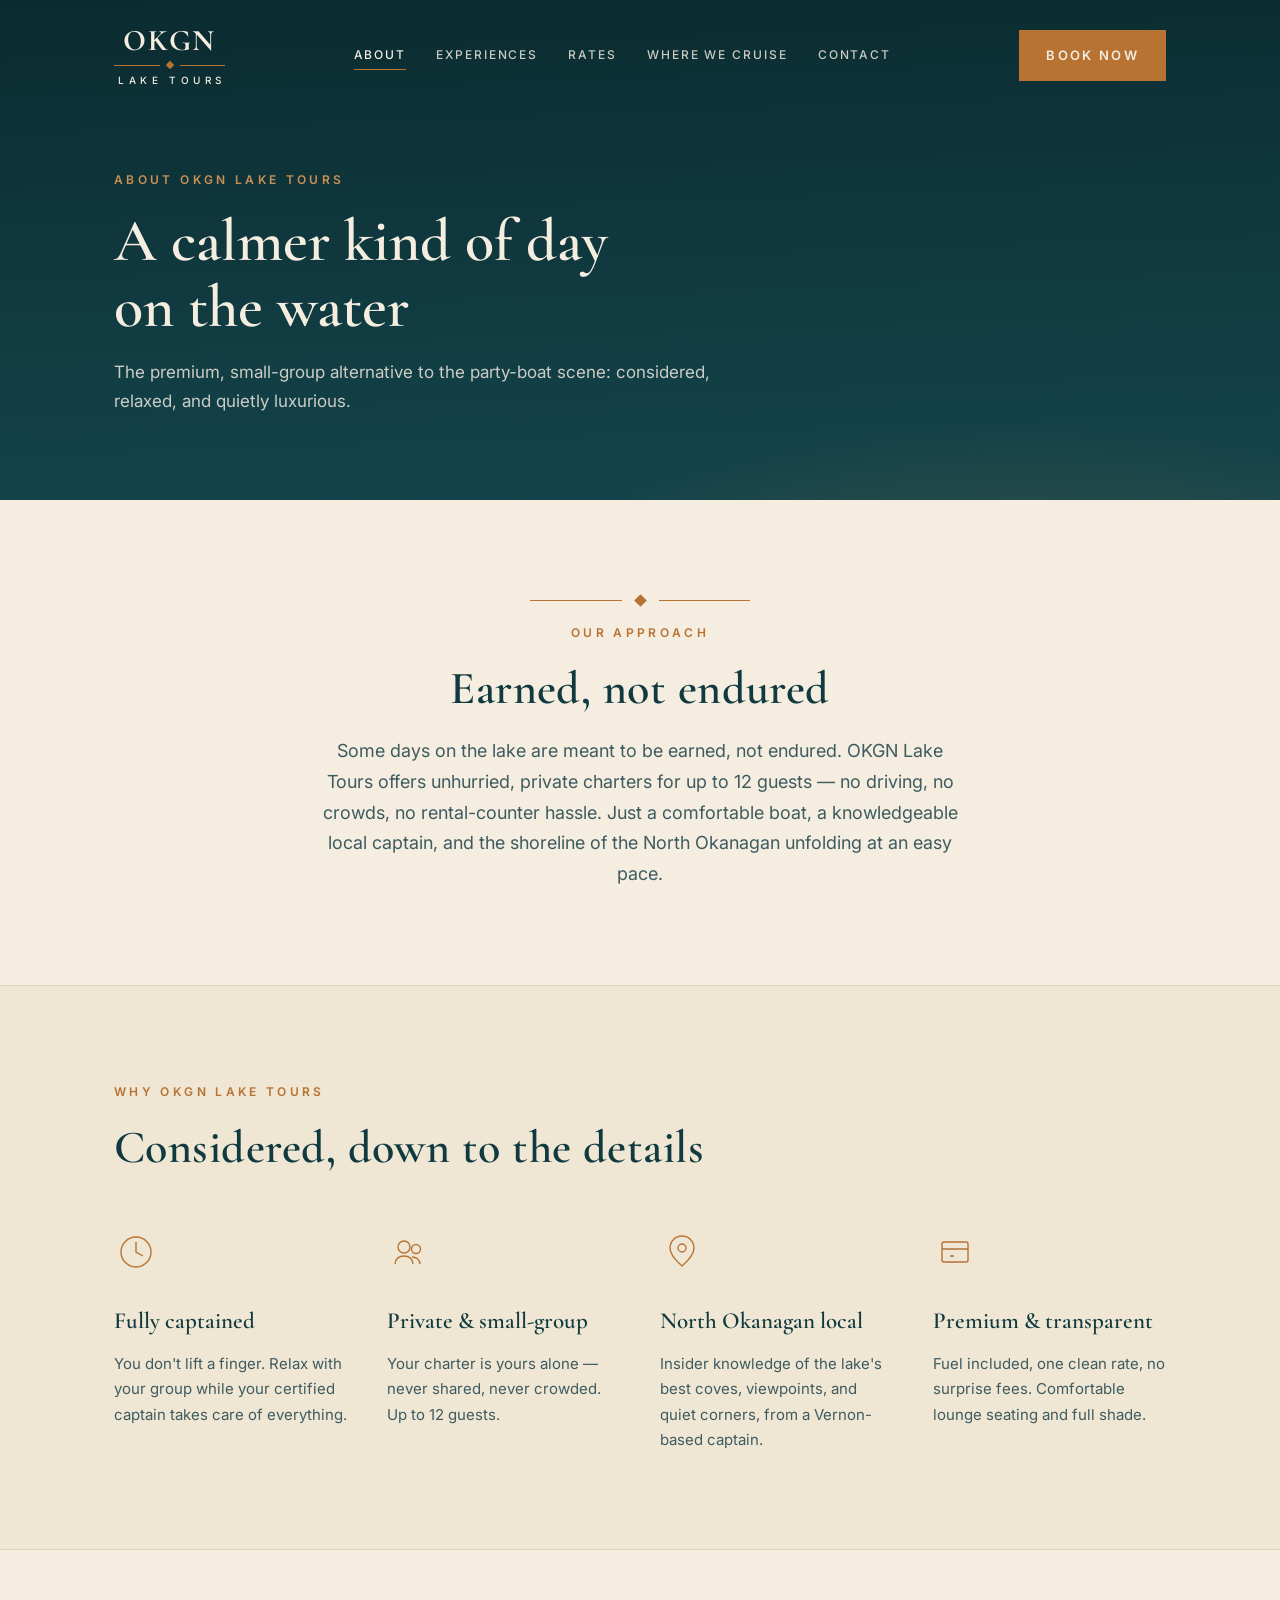
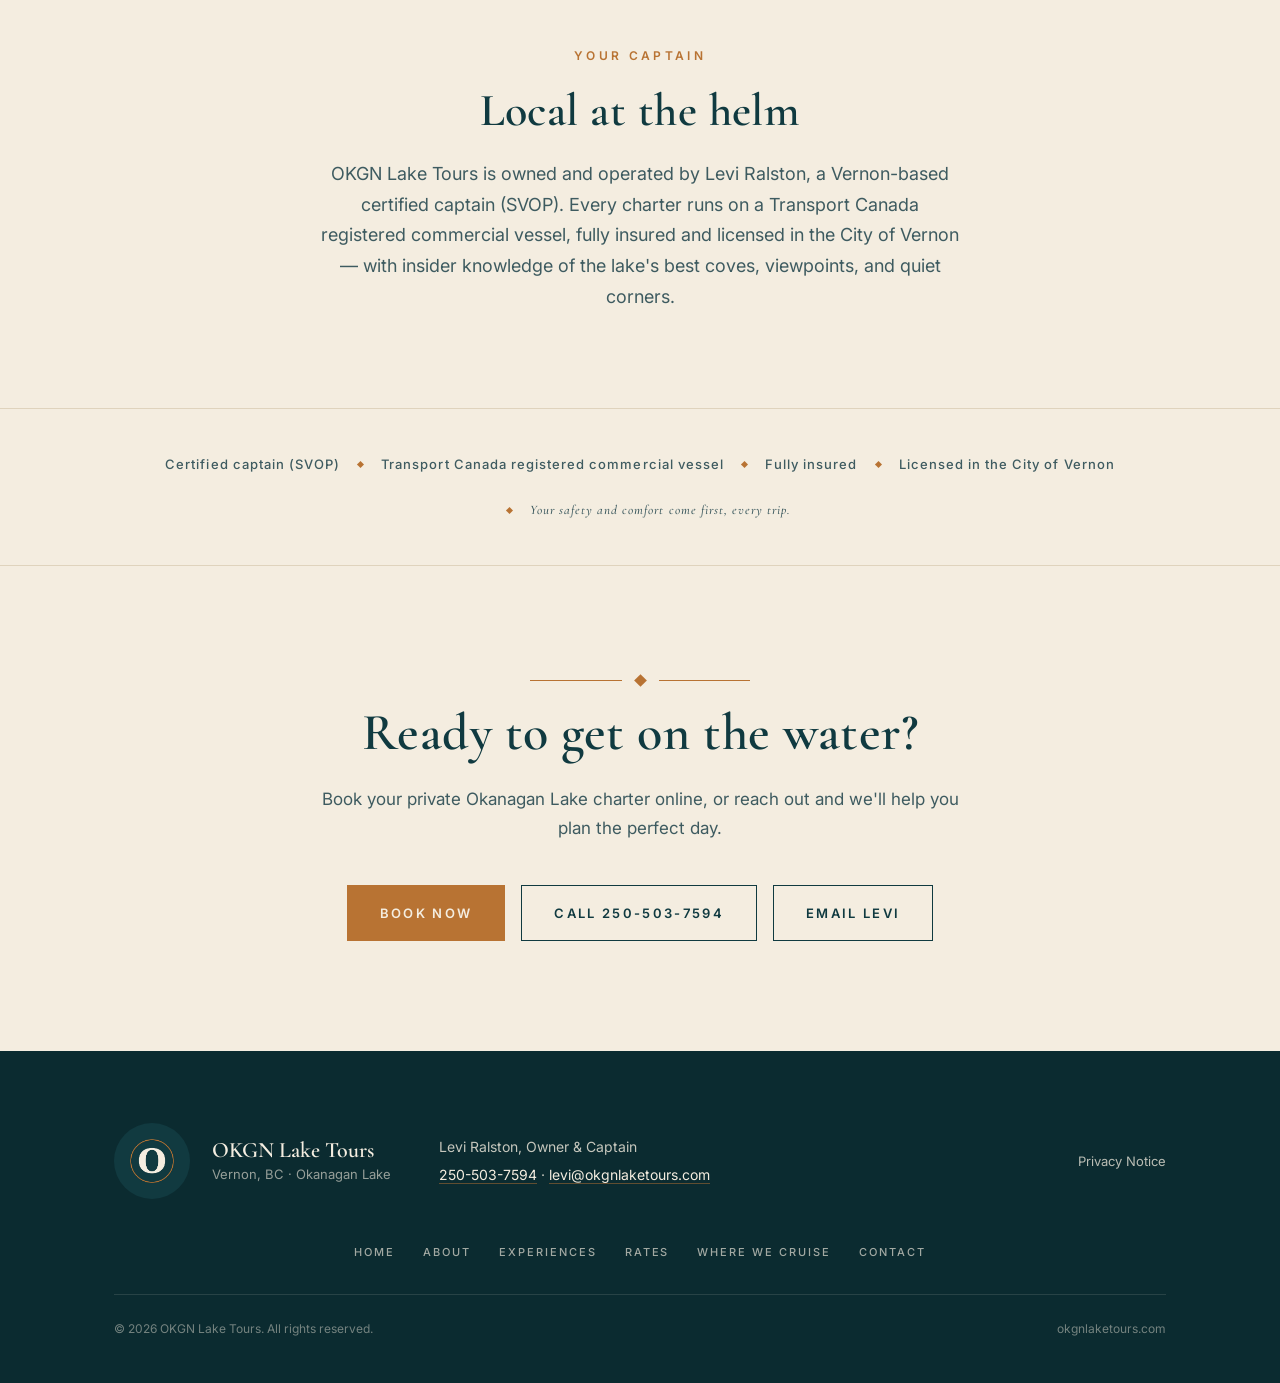
==== about.html @ 3128fc5c "Add files via upload" ====
<!DOCTYPE html>
<html lang="en">
<head>
<meta charset="UTF-8">
<meta name="viewport" content="width=device-width, initial-scale=1.0">
<title>About — OKGN Lake Tours · Private Okanagan Lake Charters</title>
<meta name="description" content="OKGN Lake Tours is the premium, small-group alternative on Okanagan Lake — private, captained charters from Vernon, BC.">
<link rel="preconnect" href="https://fonts.googleapis.com">
<link rel="preconnect" href="https://fonts.gstatic.com" crossorigin>
<link href="https://fonts.googleapis.com/css2?family=Cormorant+Garamond:ital,wght@0,400;0,500;0,600;0,700;1,500&amp;family=Inter:wght@300;400;500;600&amp;display=swap" rel="stylesheet">
<link rel="icon" type="image/png" href="favicon.png">
<link rel="apple-touch-icon" href="apple-touch-icon.png">
<meta name="theme-color" content="#103A40">
<!-- DESIGNER NOTE: og:url / og:image use the production domain — confirm paths at launch -->
<meta property="og:type" content="website">
<meta property="og:site_name" content="OKGN Lake Tours">
<meta property="og:title" content="About">
<meta property="og:description" content="OKGN Lake Tours is the premium, small-group alternative on Okanagan Lake — private, captained charters from Vernon, BC.">
<meta property="og:url" content="https://okgnlaketours.com/about.html">
<meta property="og:image" content="https://okgnlaketours.com/og-image.jpg">
<meta property="og:image:width" content="1200">
<meta property="og:image:height" content="630">
<meta name="twitter:card" content="summary_large_image">
<link rel="stylesheet" href="styles.css">
</head>
<body>
<a class="skip" href="#main">Skip to content</a>
<header id="site-header">
  <div class="wrap nav">
    <a class="wordmark" href="index.html" aria-label="OKGN Lake Tours — home">
      <span class="wm-top">OKGN</span>
      <span class="wm-rule"><span class="dia"></span></span>
      <span class="wm-sub">LAKE&nbsp;TOURS</span>
    </a>
    <nav class="nav-links" aria-label="Main navigation">
      <a href="about.html" aria-current="page">About</a>
      <a href="experiences.html">Experiences</a>
      <a href="rates.html">Rates</a>
      <a href="where-we-cruise.html">Where We Cruise</a>
      <a href="contact.html">Contact</a>
    </nav>
    <div>
      <a class="btn btn-copper" href="contact.html">Book Now</a>
    </div>
    <button class="nav-toggle" aria-expanded="false" aria-controls="mobile-menu" aria-label="Open menu">
      <span></span><span></span><span></span>
    </button>
  </div>
</header>
<nav class="mobile-menu" id="mobile-menu" aria-label="Mobile navigation">
    <a href="index.html">Home</a>
    <a href="about.html" aria-current="page">About</a>
    <a href="experiences.html">Experiences</a>
    <a href="rates.html">Rates</a>
    <a href="where-we-cruise.html">Where We Cruise</a>
    <a href="contact.html">Contact</a>
    <a class="btn btn-copper" href="contact.html">Book Now</a>
</nav>
<main id="main">
<section class="page-hero">
  <div class="wrap">
    <div class="eyebrow">About OKGN Lake Tours</div>
    <h1>A calmer kind of day<br>on the water</h1>
    <p class="lede">The premium, small-group alternative to the party-boat scene: considered, relaxed, and quietly luxurious.</p>
  </div>
</section>

<section class="intro">
  <div class="wrap">
    <div class="divider"><span class="dia"></span></div>
    <div class="eyebrow">Our Approach</div>
    <h2>Earned, not endured</h2>
    <p class="lede">Some days on the lake are meant to be earned, not endured. OKGN Lake Tours offers unhurried, private charters for up to 12 guests — no driving, no crowds, no rental-counter hassle. Just a comfortable boat, a knowledgeable local captain, and the shoreline of the North Okanagan unfolding at an easy pace.</p>
  </div>
</section>

<section class="why">
  <div class="wrap">
    <div class="eyebrow">Why OKGN Lake Tours</div>
    <h2>Considered, down to the details</h2>
    <div class="grid-4">
      <div class="feat">
        <svg class="ico" viewBox="0 0 44 44" fill="none" stroke="currentColor" stroke-width="1.4" aria-hidden="true"><circle cx="22" cy="22" r="15"/><path d="M22 12v10l7 4"/></svg>
        <h3>Fully captained</h3>
        <p>You don't lift a finger. Relax with your group while your certified captain takes care of everything.</p>
      </div>
      <div class="feat">
        <svg class="ico" viewBox="0 0 44 44" fill="none" stroke="currentColor" stroke-width="1.4" aria-hidden="true"><circle cx="17" cy="17" r="6"/><circle cx="29" cy="19" r="4.5"/><path d="M8 34c0-5 4-8 9-8s9 3 9 8M25 27c4 0 8 2.5 8 7"/></svg>
        <h3>Private &amp; small-group</h3>
        <p>Your charter is yours alone — never shared, never crowded. Up to 12 guests.</p>
      </div>
      <div class="feat">
        <svg class="ico" viewBox="0 0 44 44" fill="none" stroke="currentColor" stroke-width="1.4" aria-hidden="true"><path d="M22 36c8-7 12-12.5 12-18a12 12 0 1 0-24 0c0 5.5 4 11 12 18Z"/><circle cx="22" cy="18" r="4"/></svg>
        <h3>North Okanagan local</h3>
        <p>Insider knowledge of the lake's best coves, viewpoints, and quiet corners, from a Vernon-based captain.</p>
      </div>
      <div class="feat">
        <svg class="ico" viewBox="0 0 44 44" fill="none" stroke="currentColor" stroke-width="1.4" aria-hidden="true"><rect x="9" y="12" width="26" height="20" rx="2"/><path d="M9 19h26M17 26h4"/></svg>
        <h3>Premium &amp; transparent</h3>
        <p>Fuel included, one clean rate, no surprise fees. Comfortable lounge seating and full shade.</p>
      </div>
    </div>

  </div>
</section>

<section class="intro">
  <div class="wrap">
    <div class="eyebrow">Your Captain</div>
    <h2>Local at the helm</h2>
    <p class="lede">OKGN Lake Tours is owned and operated by Levi Ralston, a Vernon-based certified captain (SVOP). Every charter runs on a Transport Canada registered commercial vessel, fully insured and licensed in the City of Vernon — with insider knowledge of the lake's best coves, viewpoints, and quiet corners.</p>
  </div>
</section>

<div class="trust">
  <div class="wrap">
    <ul>
      <li>Certified captain (SVOP)</li>
      <li>Transport Canada registered commercial vessel</li>
      <li>Fully insured</li>
      <li>Licensed in the City of Vernon</li>
      <li class="trust-line">Your safety and comfort come first, every trip.</li>
    </ul>
  </div>
</div>
<section class="cta">
  <div class="wrap">
    <div class="divider"><span class="dia"></span></div>
    <h2>Ready to get on the water?</h2>
    <p class="lede">Book your private Okanagan Lake charter online, or reach out and we'll help you plan the perfect day.</p>
    <div class="cta-btns">
      <a class="btn btn-copper" href="contact.html">Book Now</a>
      <a class="btn btn-outline-teal" href="tel:+12505037594">Call 250-503-7594</a>
      <a class="btn btn-outline-teal" href="mailto:levi@okgnlaketours.com">Email Levi</a>
    </div>
  </div>
</section>
</main>
<footer>
  <div class="wrap">
    <div class="foot">
      <div class="foot-brand">
        <img src="submark_teal.jpg" alt="OKGN Lake Tours O sub-mark" width="76" height="76">
        <div>
          <div class="fb-name">OKGN Lake Tours</div>
          <div class="fb-loc">Vernon, BC · Okanagan Lake</div>
        </div>
      </div>
      <div class="foot-mid">
        Levi Ralston, Owner &amp; Captain<br>
        <a href="tel:+12505037594">250-503-7594</a> · <a href="mailto:levi@okgnlaketours.com">levi@okgnlaketours.com</a>
      </div>
      <div class="foot-right">
        <!-- DESIGNER NOTE: social links hidden until the accounts exist — restore when ready:
        <div class="foot-social"><a href="INSTAGRAM_URL">Instagram</a> · <a href="FACEBOOK_URL">Facebook</a></div> -->
        <a href="privacy.html">Privacy Notice</a>
      </div>
    </div>
    <div class="foot-nav">
      <a href="index.html">Home</a>
      <a href="about.html">About</a>
      <a href="experiences.html">Experiences</a>
      <a href="rates.html">Rates</a>
      <a href="where-we-cruise.html">Where We Cruise</a>
      <a href="contact.html">Contact</a>
    </div>
    <div class="foot-base">
      <span>© 2026 OKGN Lake Tours. All rights reserved.</span>
      <span>okgnlaketours.com</span>
    </div>
  </div>
</footer>

<script>
(function(){
  var header=document.getElementById('site-header'),
      toggle=document.querySelector('.nav-toggle'),
      menu=document.getElementById('mobile-menu');
  function onScroll(){header.classList.toggle('scrolled',window.scrollY>40);}
  window.addEventListener('scroll',onScroll,{passive:true});
  onScroll();
  toggle.addEventListener('click',function(){
    var open=menu.classList.toggle('open');
    toggle.setAttribute('aria-expanded',open);
    toggle.setAttribute('aria-label',open?'Close menu':'Open menu');
    document.body.classList.toggle('menu-open',open);
  });
  menu.addEventListener('click',function(e){
    if(e.target.tagName==='A'){
      menu.classList.remove('open');
      toggle.setAttribute('aria-expanded','false');
      document.body.classList.remove('menu-open');
    }
  });
  document.addEventListener('keydown',function(e){
    if(e.key==='Escape'&&menu.classList.contains('open')) toggle.click();
  });
})();
</script>
</body>
</html>
---- styles.css ----
/* ============================================================
   OKGN LAKE TOURS — shared styles
   Palette: Teal #103A40 · Cream #F4EDE0 · Copper #B87333
   Type: Cormorant Garamond (display) · Inter (body)
   ============================================================ */
:root{
  --teal:#103A40;
  --copper-text:#B87333;      /* per brand sheet — original copper for text accents */
  --copper-on-teal:#C98F55;   /* per brand sheet — soft copper on teal */
  --teal-deep:#0B2B30;
  --teal-soft:#3E5B60;
  --cream:#F4EDE0;
  --cream-card:#EFE6D4;
  --cream-line:#DFD3BD;
  --copper:#B87333;
  --copper-soft:#C98F55;
  --display:'Cormorant Garamond', Georgia, serif;
  --body:'Inter', -apple-system, sans-serif;
}
*{margin:0;padding:0;box-sizing:border-box}
html{scroll-behavior:smooth}
@media (prefers-reduced-motion:reduce){
  html{scroll-behavior:auto}
  *,*::before,*::after{animation:none!important;transition:none!important}
}
body{
  font-family:var(--body);
  background:var(--cream);
  color:var(--teal);
  line-height:1.7;
  font-size:16px;
  font-weight:400;
  -webkit-font-smoothing:antialiased;
}
img{max-width:100%;display:block}
a{color:inherit}

/* ---------- shared bits ---------- */
.wrap{max-width:1100px;margin:0 auto;padding:0 24px}
.eyebrow{
  font-family:var(--body);
  font-size:12px;
  font-weight:600;
  letter-spacing:.28em;
  text-transform:uppercase;
  color:var(--copper-text);
  margin-bottom:18px;
}
h2{
  font-family:var(--display);
  font-weight:600;
  font-size:clamp(32px,4.5vw,46px);
  line-height:1.15;
  letter-spacing:.01em;
  margin-bottom:22px;
}
.lede{max-width:640px;color:var(--teal-soft);font-size:17px}
section{padding:96px 0}

/* copper rule + diamond — the divider from the wordmark */
.divider{
  display:flex;align-items:center;justify-content:center;gap:14px;
  margin:0 auto 18px;max-width:220px;
}
.divider::before,.divider::after{
  content:"";flex:1;height:1px;background:var(--copper);
}
.divider .dia{
  width:9px;height:9px;background:var(--copper);
  transform:rotate(45deg);flex:none;
}

/* buttons */
.btn{
  display:inline-block;
  font-family:var(--body);
  font-size:13px;font-weight:600;
  letter-spacing:.18em;text-transform:uppercase;
  text-decoration:none;
  padding:16px 32px;
  border:1px solid transparent;
  transition:background .25s,color .25s,border-color .25s;
  cursor:pointer;
}
.btn-copper{background:var(--copper-text);color:var(--cream)}
.btn-copper:hover{background:#a5642a}
.btn-outline-cream{border-color:rgba(244,237,224,.55);color:var(--cream)}
.btn-outline-cream:hover{border-color:var(--cream);background:rgba(244,237,224,.08)}
.btn-outline-teal{border-color:var(--teal);color:var(--teal)}
.btn-outline-teal:hover{background:var(--teal);color:var(--cream)}
.btn:focus-visible{outline:2px solid var(--copper);outline-offset:3px}
a:focus-visible{outline:2px solid var(--copper);outline-offset:3px}

/* ---------- header ---------- */
header{
  position:absolute;top:0;left:0;right:0;z-index:10;
  padding:26px 0;
}
.nav{
  display:flex;align-items:center;justify-content:space-between;gap:24px;
}
.wordmark{
  text-decoration:none;color:var(--cream);
  display:flex;flex-direction:column;align-items:center;line-height:1;flex:none;
}
.wordmark .wm-top{
  font-family:var(--display);font-weight:700;
  font-size:30px;letter-spacing:.06em;
}
.wordmark .wm-rule{
  display:flex;align-items:center;gap:7px;width:100%;
  margin:6px 0 7px;
}
.wordmark .wm-rule::before,.wordmark .wm-rule::after{
  content:"";flex:1;height:1px;background:var(--copper);
}
.wordmark .wm-rule .dia{
  width:6px;height:6px;background:var(--copper);transform:rotate(45deg);flex:none;
}
.wordmark .wm-sub{
  font-family:var(--body);font-weight:500;
  font-size:10px;letter-spacing:.44em;text-indent:.44em;
}
.nav-links{
  display:flex;gap:30px;align-items:center;flex:1;justify-content:center;
}
.nav-links a{
  color:var(--cream);text-decoration:none;
  font-size:12px;font-weight:500;letter-spacing:.16em;text-transform:uppercase;
  opacity:.82;padding:4px 0;border-bottom:1px solid transparent;
  transition:opacity .2s,border-color .2s;
  white-space:nowrap;
}
.nav-links a:hover{opacity:1}
.nav-links a[aria-current="page"]{
  opacity:1;border-bottom-color:var(--copper);
}
.nav .btn{padding:13px 26px;flex:none}

/* ---------- landing hero ---------- */
/* DESIGNER NOTE: replace the layered gradient with the real golden-hour
   lake photo, e.g. background:url('hero.jpg') center/cover; keep a teal
   overlay for text legibility. */
.hero{
  position:relative;
  min-height:92vh;
  display:flex;align-items:center;
  background:
    radial-gradient(1200px 500px at 75% 118%, rgba(184,115,51,.34), transparent 60%),
    radial-gradient(900px 420px at 20% 112%, rgba(184,115,51,.16), transparent 55%),
    linear-gradient(178deg, #0B2B30 0%, #103A40 42%, #14454C 68%, #1C555C 100%);
  color:var(--cream);
  overflow:hidden;
  padding:150px 0 120px;
}
.hero::before{
  content:"";position:absolute;left:0;right:0;bottom:0;height:38%;
  background:repeating-linear-gradient(
    180deg,
    transparent 0 26px,
    rgba(244,237,224,.045) 26px 27px
  );
  mask-image:linear-gradient(180deg,transparent,black 70%);
  -webkit-mask-image:linear-gradient(180deg,transparent,black 70%);
  pointer-events:none;
}
.hero-inner{position:relative;max-width:760px}
.hero .eyebrow{color:var(--copper-on-teal)}
.hero h1{
  font-family:var(--display);
  font-weight:600;
  font-size:clamp(44px,7vw,76px);
  line-height:1.06;
  letter-spacing:.005em;
  margin-bottom:26px;
}
.hero p{
  font-size:18px;font-weight:300;
  color:rgba(244,237,224,.85);
  max-width:560px;
  margin-bottom:40px;
}
.hero-cta{display:flex;gap:16px;flex-wrap:wrap}

/* ---------- sub-page hero band ---------- */
.page-hero{
  position:relative;
  background:
    radial-gradient(900px 380px at 80% 130%, rgba(184,115,51,.28), transparent 60%),
    linear-gradient(178deg, #0B2B30 0%, #103A40 55%, #14454C 100%);
  color:var(--cream);
  padding:170px 0 84px;
  overflow:hidden;
}
.page-hero .eyebrow{color:var(--copper-on-teal)}
.page-hero h1{
  font-family:var(--display);font-weight:600;
  font-size:clamp(38px,5.5vw,60px);
  line-height:1.1;margin-bottom:18px;
}
.page-hero .lede{color:rgba(244,237,224,.82)}

/* ---------- intro ---------- */
.intro{text-align:center}
.intro .lede{margin:0 auto;font-size:18px}
.intro h2{max-width:560px;margin-left:auto;margin-right:auto}

/* ---------- why ---------- */
.why{background:var(--cream-card);border-top:1px solid var(--cream-line);border-bottom:1px solid var(--cream-line)}
.grid-4{
  display:grid;grid-template-columns:repeat(4,1fr);gap:40px;margin-top:56px;
}
.feat .ico{
  width:44px;height:44px;margin-bottom:20px;color:var(--copper);
}
.feat h3{
  font-family:var(--display);font-weight:600;
  font-size:23px;margin-bottom:10px;
}
.feat p{font-size:15px;color:var(--teal-soft)}

/* ---------- experiences (landing list) ---------- */
.exp-list{margin-top:48px;border-top:1px solid var(--cream-line)}
.exp{
  display:grid;grid-template-columns:64px 1fr auto;gap:28px;align-items:center;
  padding:30px 6px;border-bottom:1px solid var(--cream-line);
  text-decoration:none;
  transition:background .2s;
}
.exp:hover{background:var(--cream-card)}
.exp .exp-o{
  width:46px;height:46px;border:1px solid var(--copper);border-radius:50%;
  display:flex;align-items:center;justify-content:center;
  font-family:var(--display);font-weight:700;font-size:20px;color:var(--teal);
}
.exp h3{font-family:var(--display);font-weight:600;font-size:26px;line-height:1.2}
.exp p{color:var(--teal-soft);font-size:15px;margin-top:4px;max-width:560px}
.exp .exp-go{
  font-size:12px;font-weight:600;letter-spacing:.2em;text-transform:uppercase;
  color:var(--copper-text);white-space:nowrap;
}

/* ---------- experiences (detail page) ---------- */
.exp-detail{
  display:grid;grid-template-columns:1fr 1fr;gap:0;
  border:1px solid var(--cream-line);background:var(--cream-card);
  margin-top:56px;
}
.exp-detail + .exp-detail{margin-top:40px}
.exp-detail .ed-media{
  min-height:300px;
  background:
    radial-gradient(500px 260px at 70% 120%, rgba(184,115,51,.3), transparent 60%),
    linear-gradient(170deg,#103A40,#1C555C);
  display:flex;align-items:center;justify-content:center;
}
/* DESIGNER NOTE: each .ed-media panel is a placeholder for a real photo of
   that experience — swap for <img> or a background photo when available. */
.exp-detail .ed-media .exp-o{
  width:72px;height:72px;border:1px solid var(--copper);border-radius:50%;
  display:flex;align-items:center;justify-content:center;
  font-family:var(--display);font-weight:700;font-size:32px;color:var(--cream);
}
.exp-detail .ed-body{padding:52px 48px;display:flex;flex-direction:column;justify-content:center}
.exp-detail h2{font-size:clamp(28px,3.5vw,38px);margin-bottom:14px}
.exp-detail p{color:var(--teal-soft);font-size:16px;margin-bottom:12px}
.exp-detail .ed-good{
  font-size:13px;letter-spacing:.06em;color:var(--teal);
  margin:10px 0 26px;
}
.exp-detail .ed-good strong{
  font-size:11px;font-weight:600;letter-spacing:.22em;text-transform:uppercase;
  color:var(--copper-text);display:block;margin-bottom:6px;
}
.exp-detail .ed-cta{display:flex;gap:14px;flex-wrap:wrap}
.exp-detail.flip .ed-media{order:2}

/* ---------- pricing ---------- */
.pricing{background:var(--teal);color:var(--cream)}
.pricing .eyebrow{color:var(--copper-on-teal)}
.pricing .lede{color:rgba(244,237,224,.75)}
.rates{
  width:100%;max-width:640px;margin:48px auto 0;
  border-collapse:collapse;
}
.rates th,.rates td{
  padding:20px 12px;text-align:left;
  border-bottom:1px solid rgba(244,237,224,.16);
}
.rates th{
  font-size:12px;font-weight:600;letter-spacing:.24em;text-transform:uppercase;
  color:var(--copper-on-teal);
}
.rates td:last-child,.rates th:last-child{text-align:right}
.rates td{font-size:17px}
.rates .rate{
  font-family:var(--display);font-weight:600;font-size:26px;
}
.rates .pop{
  display:inline-block;margin-left:10px;
  font-size:10px;font-weight:600;letter-spacing:.18em;text-transform:uppercase;
  color:var(--copper-on-teal);border:1px solid var(--copper);
  padding:3px 9px;border-radius:99px;vertical-align:middle;
}
.includes{
  max-width:640px;margin:28px auto 0;text-align:center;
  font-size:14px;color:rgba(244,237,224,.75);
}
.includes strong{color:var(--cream);font-weight:500}
.community{
  max-width:640px;margin:14px auto 0;text-align:center;
  font-size:14px;font-style:italic;color:rgba(244,237,224,.6);
}
.pricing-cta{text-align:center;margin-top:40px}
.pricing-head{text-align:center}
.pricing-head .lede{margin:0 auto}
.gst{font-size:13px;color:rgba(244,237,224,.55)}

/* rates page FAQ-ish notes */
.rate-notes{
  display:grid;grid-template-columns:repeat(3,1fr);gap:40px;margin-top:56px;
}
.rate-note h3{
  font-family:var(--display);font-weight:600;font-size:22px;margin-bottom:8px;
}
.rate-note p{font-size:15px;color:var(--teal-soft)}
@media (max-width:860px){.rate-notes{grid-template-columns:1fr}}

/* ---------- where ---------- */
.where .wrap{
  display:grid;grid-template-columns:1fr 1fr;gap:72px;align-items:center;
}
.lakemap{
  background:var(--cream-card);border:1px solid var(--cream-line);
  padding:28px;
}
.lakemap svg{width:100%;height:auto;display:block}
.map-cap{
  margin-top:14px;text-align:center;
  font-size:12px;letter-spacing:.18em;text-transform:uppercase;
  color:var(--teal-soft);font-weight:500;
}
.areas{
  display:grid;grid-template-columns:repeat(3,1fr);gap:40px;margin-top:0;
}
.area h3{font-family:var(--display);font-weight:600;font-size:24px;margin-bottom:8px}
.area p{font-size:15px;color:var(--teal-soft)}
@media (max-width:860px){.areas{grid-template-columns:1fr}}

/* ---------- trust ---------- */
.trust{
  padding:44px 0;
  border-top:1px solid var(--cream-line);
  border-bottom:1px solid var(--cream-line);
  background:var(--cream);
}
.trust ul{
  list-style:none;margin:0;padding:0;
  display:flex;flex-wrap:wrap;justify-content:center;gap:14px 0;
  text-align:center;
}
.trust li{
  font-size:13px;font-weight:500;letter-spacing:.08em;
  color:var(--teal-soft);
  display:flex;align-items:center;
}
.trust li+li::before{
  content:"";width:5px;height:5px;background:var(--copper);
  transform:rotate(45deg);margin:0 18px;flex:none;
}
.trust-line{width:100%;margin-top:10px;list-style:none;font-style:italic;font-family:var(--display);font-size:17px;color:var(--teal);justify-content:center}

/* ---------- cta ---------- */
.cta{background:var(--cream);text-align:center;padding:110px 0}
.cta h2{font-size:clamp(36px,5vw,52px)}
.cta .lede{margin:0 auto 42px}
.cta-btns{display:flex;gap:16px;justify-content:center;flex-wrap:wrap}

/* contact page cards */
.contact-cards{
  display:grid;grid-template-columns:repeat(3,1fr);gap:32px;margin-top:56px;
}
.ccard{
  background:var(--cream-card);border:1px solid var(--cream-line);
  padding:44px 36px;text-align:center;
}
.ccard .ico{width:40px;height:40px;margin:0 auto 18px;color:var(--copper)}
.ccard h3{font-family:var(--display);font-weight:600;font-size:24px;margin-bottom:8px}
.ccard p{font-size:14px;color:var(--teal-soft);margin-bottom:22px}
@media (max-width:860px){.contact-cards{grid-template-columns:1fr}}

/* ---------- footer ---------- */
footer{
  background:var(--teal-deep);color:rgba(244,237,224,.8);
  padding:72px 0 44px;
}
.foot{
  display:grid;grid-template-columns:auto 1fr auto;gap:48px;align-items:center;
}
.foot-brand{display:flex;align-items:center;gap:22px}
.foot-brand img{width:76px;height:76px;border-radius:50%}
.foot-brand .fb-name{
  font-family:var(--display);font-weight:600;font-size:22px;color:var(--cream);line-height:1.2;
}
.foot-brand .fb-loc{font-size:13px;color:rgba(244,237,224,.6)}
.foot-mid{font-size:14px;line-height:2}
.foot-mid a{color:var(--cream);text-decoration:none;border-bottom:1px solid rgba(184,115,51,.5)}
.foot-mid a:hover{border-bottom-color:var(--copper)}
.foot-right{text-align:right;font-size:13px;line-height:2.2}
.foot-right a{color:rgba(244,237,224,.75);text-decoration:none}
.foot-right a:hover{color:var(--cream)}
.foot-social{letter-spacing:.14em;text-transform:uppercase;font-size:11px;font-weight:600}
.foot-nav{
  margin-top:44px;display:flex;justify-content:center;gap:28px;flex-wrap:wrap;
}
.foot-nav a{
  color:rgba(244,237,224,.65);text-decoration:none;
  font-size:11px;font-weight:500;letter-spacing:.18em;text-transform:uppercase;
}
.foot-nav a:hover{color:var(--cream)}
.foot-base{
  margin-top:32px;padding-top:24px;
  border-top:1px solid rgba(244,237,224,.12);
  display:flex;justify-content:space-between;flex-wrap:wrap;gap:10px;
  font-size:12px;color:rgba(244,237,224,.45);
}

/* privacy page */
.legal{max-width:720px}
.legal h2{font-size:28px;margin:40px 0 12px}
.legal p{color:var(--teal-soft);margin-bottom:14px;font-size:15px}

/* ---------- responsive ---------- */
@media (max-width:1020px){
  .nav-links{display:none}
}
@media (max-width:920px){
  .grid-4{grid-template-columns:repeat(2,1fr)}
  .where .wrap{grid-template-columns:1fr;gap:48px}
  .foot{grid-template-columns:1fr;text-align:center;gap:32px}
  .foot-brand{flex-direction:column;justify-content:center}
  .foot-right{text-align:center}
}
@media (max-width:860px){
  .exp-detail{grid-template-columns:1fr}
  .exp-detail.flip .ed-media{order:0}
}
@media (max-width:600px){
  section{padding:72px 0}
  .grid-4{grid-template-columns:1fr}
  .exp{grid-template-columns:1fr;gap:10px}
  .exp .exp-o{display:none}
  .nav-inquire{display:none}
  .hero{min-height:86vh}
  .page-hero{padding:150px 0 64px}
}
.nav-inquire{display:inline-block;margin-right:18px;color:var(--cream);
  font-size:13px;font-weight:500;letter-spacing:.14em;text-transform:uppercase;
  text-decoration:none;opacity:.85}
.nav-inquire:hover{opacity:1}

/* ============================================================
   MOBILE / STICKY NAV UPGRADE
   ============================================================ */
/* header is now fixed and gains a solid teal bar once scrolled */
header{
  position:fixed;
  transition:background .3s,padding .3s,box-shadow .3s;
}
header.scrolled{
  background:var(--teal-deep);
  padding:14px 0;
  box-shadow:0 2px 18px rgba(11,43,48,.35);
}
header.scrolled .wordmark .wm-top{font-size:24px}
header.scrolled .wordmark .wm-sub{font-size:9px}

/* hamburger */
.nav-toggle{
  display:none;
  background:none;border:0;cursor:pointer;
  width:44px;height:44px;
  flex-direction:column;align-items:center;justify-content:center;gap:6px;
  padding:0;
}
.nav-toggle span{
  display:block;width:24px;height:2px;background:var(--cream);
  transition:transform .25s,opacity .25s;
}
.nav-toggle[aria-expanded="true"] span:nth-child(1){transform:translateY(8px) rotate(45deg)}
.nav-toggle[aria-expanded="true"] span:nth-child(2){opacity:0}
.nav-toggle[aria-expanded="true"] span:nth-child(3){transform:translateY(-8px) rotate(-45deg)}
.nav-toggle:focus-visible{outline:2px solid var(--copper);outline-offset:3px}

/* mobile menu panel */
.mobile-menu{
  display:none;
  position:fixed;top:0;left:0;right:0;z-index:9;
  background:var(--teal-deep);
  padding:110px 24px 40px;
  box-shadow:0 8px 24px rgba(11,43,48,.4);
}
.mobile-menu.open{display:block}
.mobile-menu a{
  display:block;
  color:var(--cream);text-decoration:none;
  font-size:14px;font-weight:500;letter-spacing:.18em;text-transform:uppercase;
  padding:16px 4px;
  border-bottom:1px solid rgba(244,237,224,.12);
}
.mobile-menu a[aria-current="page"]{color:var(--copper-soft)}
.mobile-menu .btn{
  margin-top:24px;text-align:center;border-bottom:0;display:block;
  font-size:13px;font-weight:600;
}
body.menu-open{overflow:hidden}

@media (max-width:1020px){
  .nav-toggle{display:flex}
  .nav .btn{display:none} /* Book Now moves into the menu on mobile */
  header{background:var(--teal-deep);padding:14px 0} /* solid bar on mobile so the toggle always reads */
  header .wordmark .wm-top{font-size:24px}
  header .wordmark .wm-sub{font-size:9px}
}

/* skip to content */
.skip{
  position:absolute;left:-9999px;top:0;z-index:100;
  background:var(--copper-text);color:var(--cream);
  padding:12px 22px;font-size:13px;font-weight:600;
  letter-spacing:.14em;text-transform:uppercase;text-decoration:none;
}
.skip:focus{left:0}

/* hero landscape scene (decorative, sits behind hero content) */
.hero-scene{
  position:absolute;left:0;right:0;bottom:0;width:100%;height:auto;
  pointer-events:none;display:block;
}

/* distinct experience media icons */
.ed-media svg.ed-ico{width:96px;height:96px;color:var(--cream);opacity:.92}
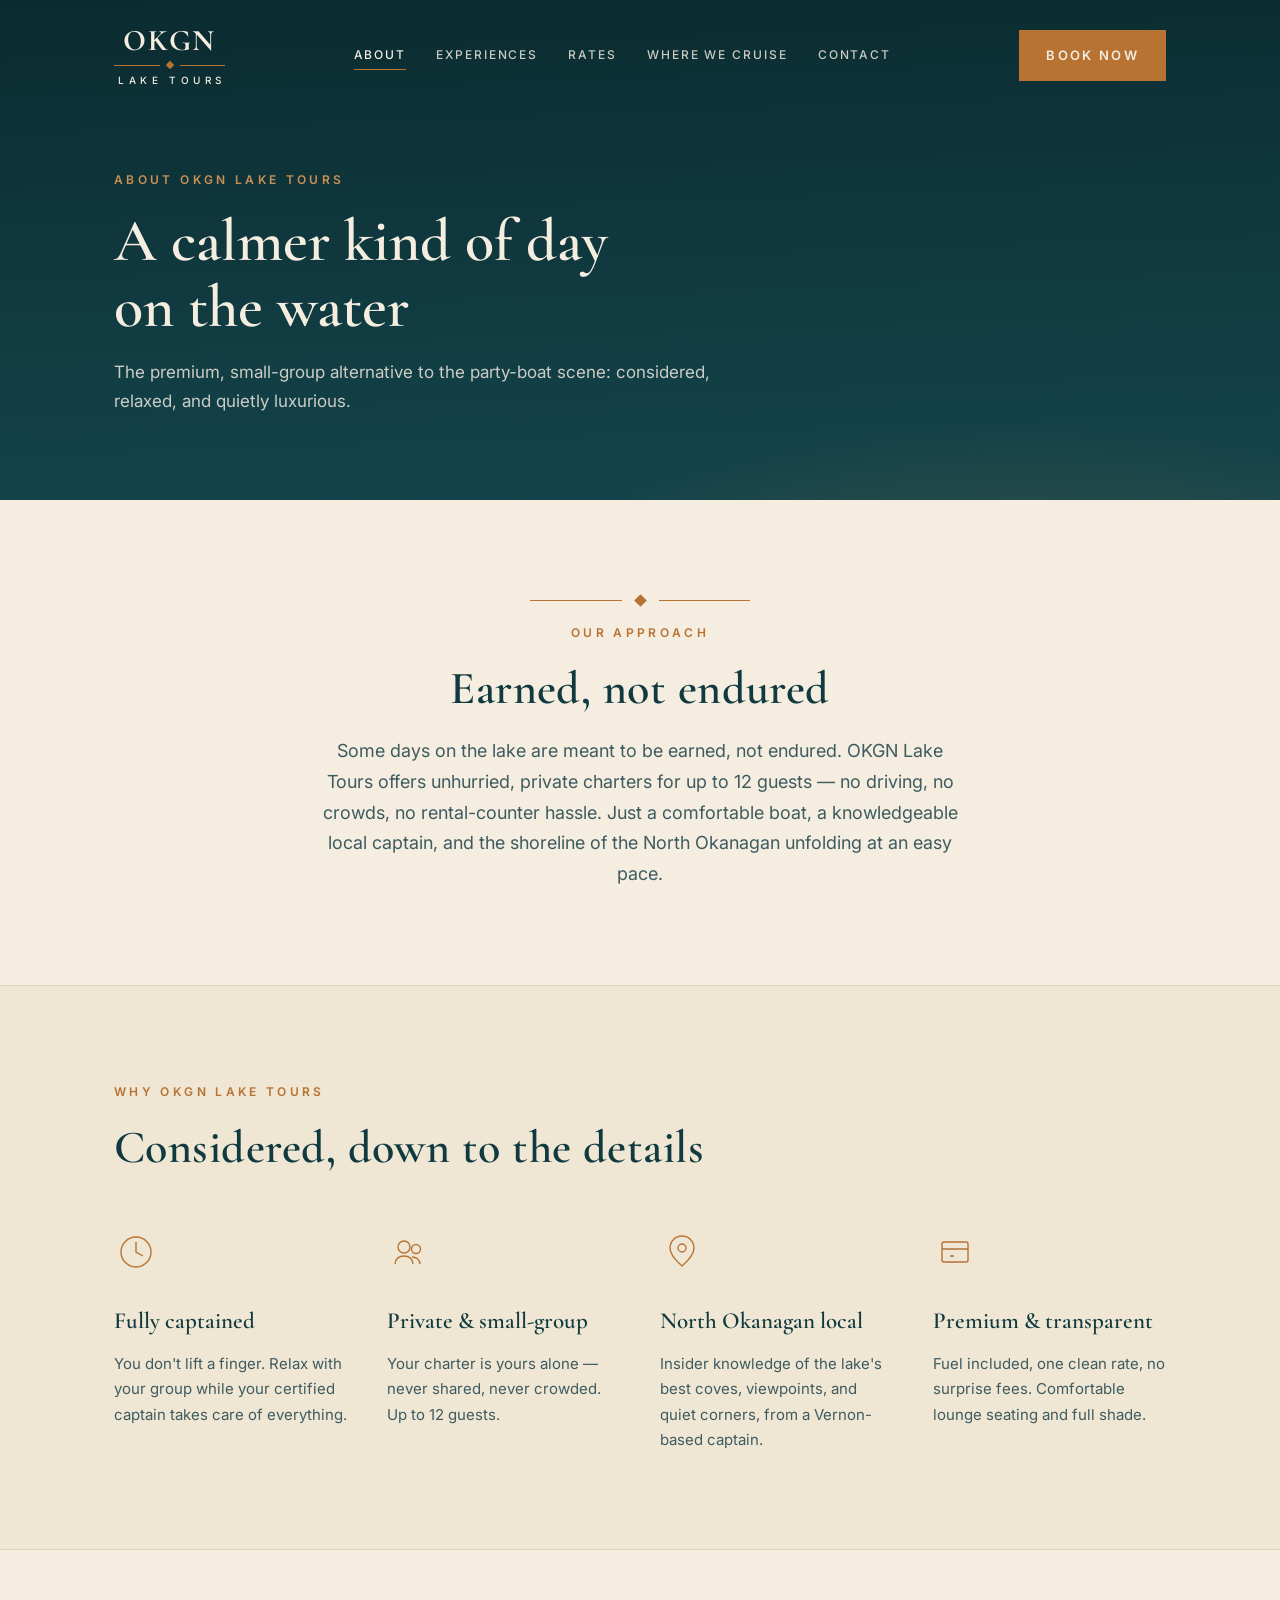
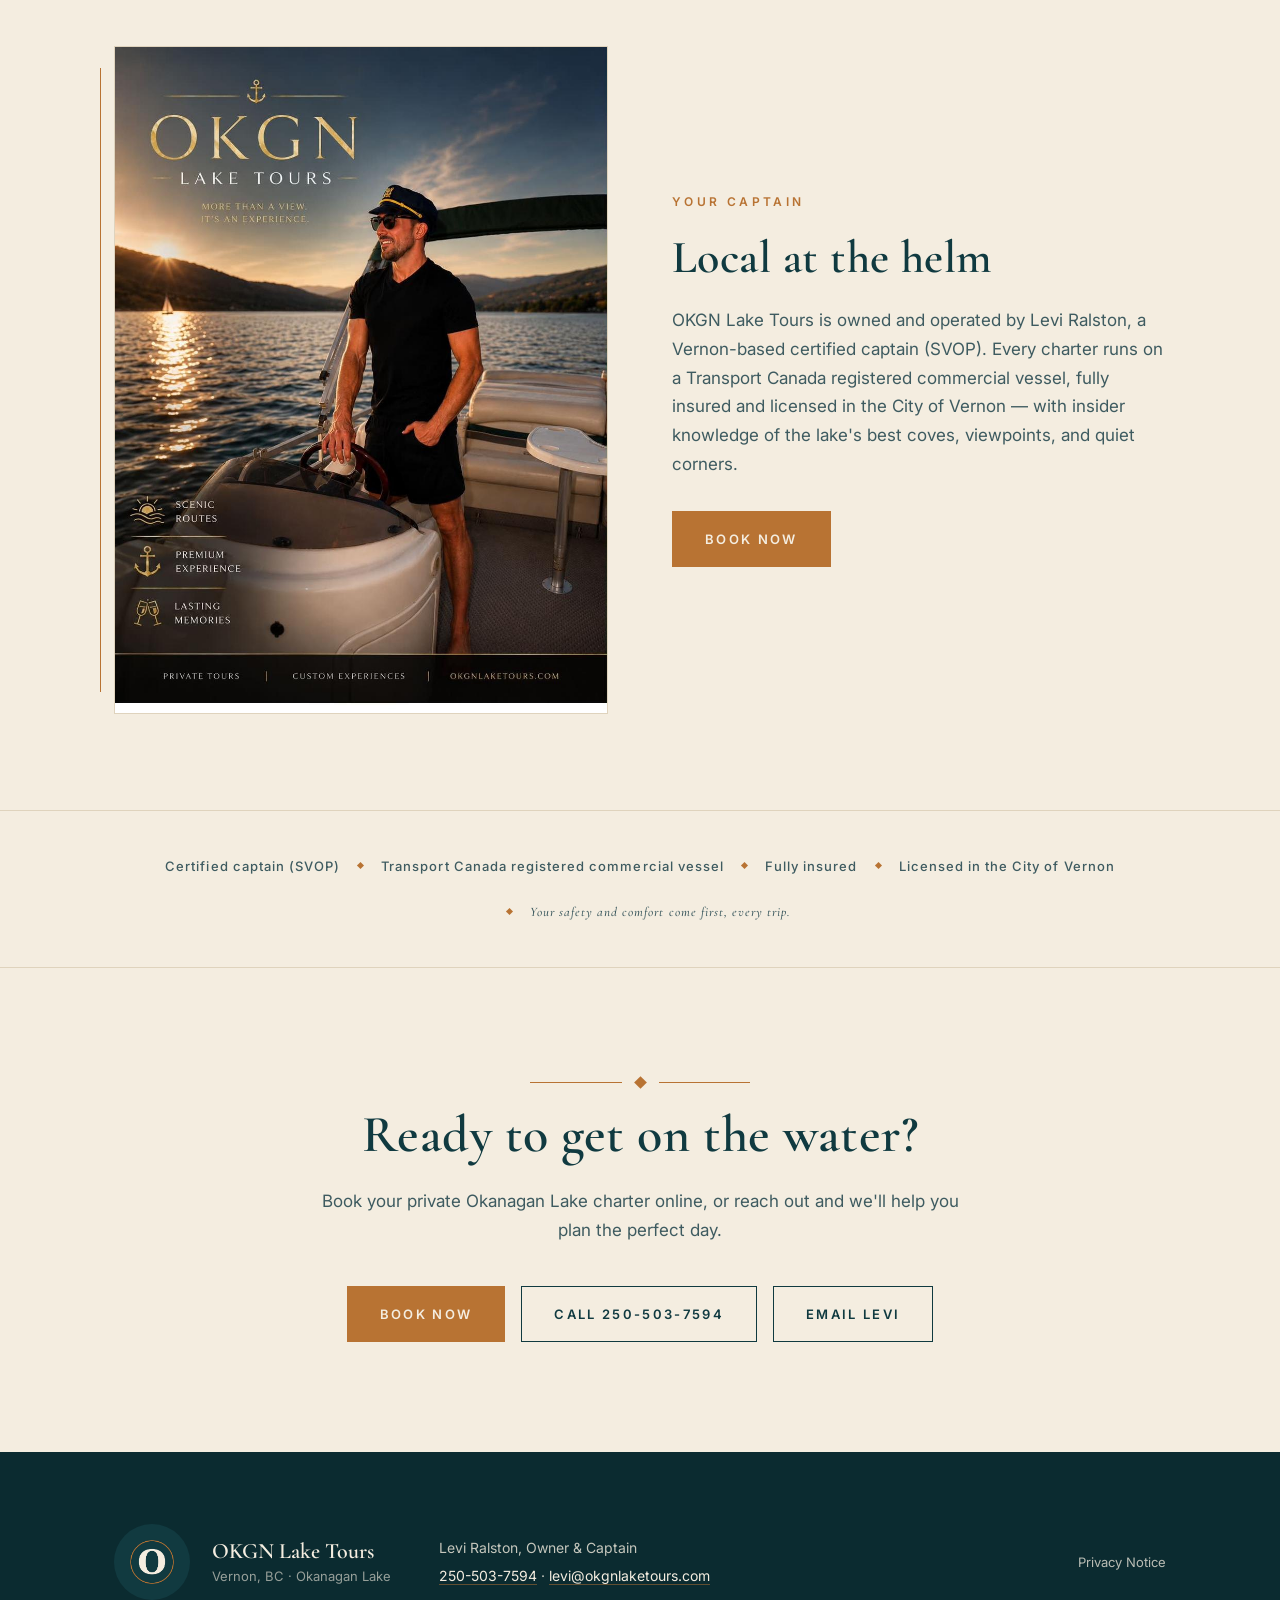
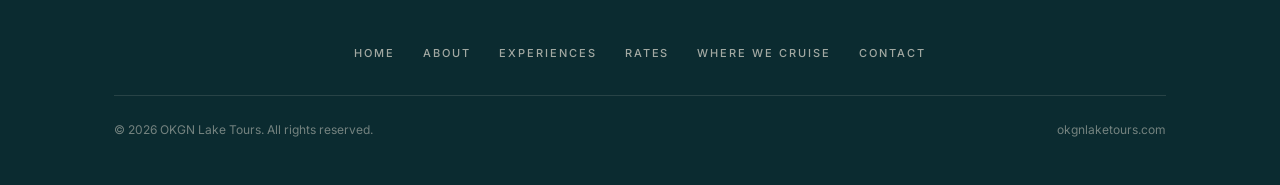
==== commit 90417e4d: "Add files via upload" ====
--- a/about.html
+++ b/about.html
@@ -104,11 +104,19 @@
   </div>
 </section>
 
-<section class="intro">
-  <div class="wrap">
-    <div class="eyebrow">Your Captain</div>
-    <h2>Local at the helm</h2>
-    <p class="lede">OKGN Lake Tours is owned and operated by Levi Ralston, a Vernon-based certified captain (SVOP). Every charter runs on a Transport Canada registered commercial vessel, fully insured and licensed in the City of Vernon — with insider knowledge of the lake's best coves, viewpoints, and quiet corners.</p>
+<section class="captain">
+  <div class="wrap">
+    <figure class="captain-photo">
+      <img src="okgn-captain.jpg" alt="Levi Ralston at the helm of the OKGN Lake Tours pontoon at golden hour on Okanagan Lake" width="952" height="1288" loading="lazy">
+    </figure>
+    <div class="captain-body">
+      <div class="eyebrow">Your Captain</div>
+      <h2>Local at the helm</h2>
+      <p class="lede">OKGN Lake Tours is owned and operated by Levi Ralston, a Vernon-based certified captain (SVOP). Every charter runs on a Transport Canada registered commercial vessel, fully insured and licensed in the City of Vernon — with insider knowledge of the lake's best coves, viewpoints, and quiet corners.</p>
+      <div class="captain-cta">
+        <a class="btn btn-copper" href="contact.html">Book Now</a>
+      </div>
+    </div>
   </div>
 </section>
 
--- a/styles.css
+++ b/styles.css
@@ -145,24 +145,25 @@
   position:relative;
   min-height:92vh;
   display:flex;align-items:center;
-  background:
-    radial-gradient(1200px 500px at 75% 118%, rgba(184,115,51,.34), transparent 60%),
-    radial-gradient(900px 420px at 20% 112%, rgba(184,115,51,.16), transparent 55%),
-    linear-gradient(178deg, #0B2B30 0%, #103A40 42%, #14454C 68%, #1C555C 100%);
+  background:#0B2B30 url('okgn-charter-hero.jpg') center 38% / cover no-repeat;
   color:var(--cream);
   overflow:hidden;
   padding:150px 0 120px;
 }
+/* teal scrim keeps the headline legible over the photo without dulling the boat */
 .hero::before{
-  content:"";position:absolute;left:0;right:0;bottom:0;height:38%;
-  background:repeating-linear-gradient(
-    180deg,
-    transparent 0 26px,
-    rgba(244,237,224,.045) 26px 27px
-  );
-  mask-image:linear-gradient(180deg,transparent,black 70%);
-  -webkit-mask-image:linear-gradient(180deg,transparent,black 70%);
+  content:"";position:absolute;inset:0;
+  background:
+    linear-gradient(100deg, rgba(11,43,48,.88) 0%, rgba(11,43,48,.72) 34%, rgba(16,58,64,.34) 60%, rgba(16,58,64,.14) 100%),
+    linear-gradient(180deg, rgba(11,43,48,.55) 0%, transparent 32%, transparent 62%, rgba(11,43,48,.5) 100%);
   pointer-events:none;
+}
+@media (max-width:760px){
+  /* on narrow screens the copy needs a heavier, more even scrim */
+  .hero{background-position:62% 40%;}
+  .hero::before{
+    background:linear-gradient(180deg, rgba(11,43,48,.86) 0%, rgba(11,43,48,.7) 45%, rgba(11,43,48,.82) 100%);
+  }
 }
 .hero-inner{position:relative;max-width:760px}
 .hero .eyebrow{color:var(--copper-on-teal)}
@@ -244,7 +245,7 @@
 .exp-detail{
   display:grid;grid-template-columns:1fr 1fr;gap:0;
   border:1px solid var(--cream-line);background:var(--cream-card);
-  margin-top:56px;
+  margin-top:0;
 }
 .exp-detail + .exp-detail{margin-top:40px}
 .exp-detail .ed-media{
@@ -532,11 +533,59 @@
 }
 .skip:focus{left:0}
 
-/* hero landscape scene (decorative, sits behind hero content) */
-.hero-scene{
-  position:absolute;left:0;right:0;bottom:0;width:100%;height:auto;
-  pointer-events:none;display:block;
-}
-
 /* distinct experience media icons */
 .ed-media svg.ed-ico{width:96px;height:96px;color:var(--cream);opacity:.92}
+
+/* ---------- about: captain ---------- */
+.captain{padding:96px 0}
+.captain .wrap{
+  display:grid;grid-template-columns:minmax(0,1fr) minmax(0,1fr);
+  gap:64px;align-items:center;
+}
+.captain-photo{
+  margin:0;position:relative;
+}
+.captain-photo img{
+  width:100%;height:auto;display:block;
+  max-height:none;object-fit:contain;   /* whole image, never cropped */
+  border:1px solid var(--cream-line);
+}
+/* copper rule offset behind the photo, echoing the wordmark divider */
+.captain-photo::after{
+  content:"";position:absolute;
+  left:-14px;top:22px;bottom:22px;width:1px;
+  background:var(--copper);
+}
+.captain-cta{margin-top:32px}
+@media (max-width:860px){
+  .captain .wrap{grid-template-columns:1fr;gap:36px}
+  .captain-photo{max-width:420px;margin:0 auto}
+  .captain-photo::after{display:none}
+}
+
+/* ---------- experiences: showcase photo ---------- */
+.showcase{padding:72px 0 0}
+.showcase-photo{margin:0}
+.showcase-photo img{
+  width:100%;height:auto;display:block;   /* whole image, never cropped */
+  box-shadow:0 18px 44px rgba(11,43,48,.16);
+}
+.showcase-photo figcaption{
+  display:flex;align-items:center;justify-content:center;gap:16px;
+  margin-top:22px;
+  font-size:12px;font-weight:500;letter-spacing:.16em;text-transform:uppercase;
+  color:var(--teal-soft);
+}
+.showcase-photo figcaption::before,
+.showcase-photo figcaption::after{
+  content:"";height:1px;width:56px;background:var(--copper);flex:none;
+}
+@media (max-width:600px){
+  .showcase{padding-top:48px}
+  .showcase-photo img{box-shadow:0 10px 26px rgba(11,43,48,.14)}
+  .showcase-photo figcaption{
+    letter-spacing:.1em;font-size:11px;gap:10px;line-height:1.6;
+  }
+  .showcase-photo figcaption::before,
+  .showcase-photo figcaption::after{width:20px}
+}
